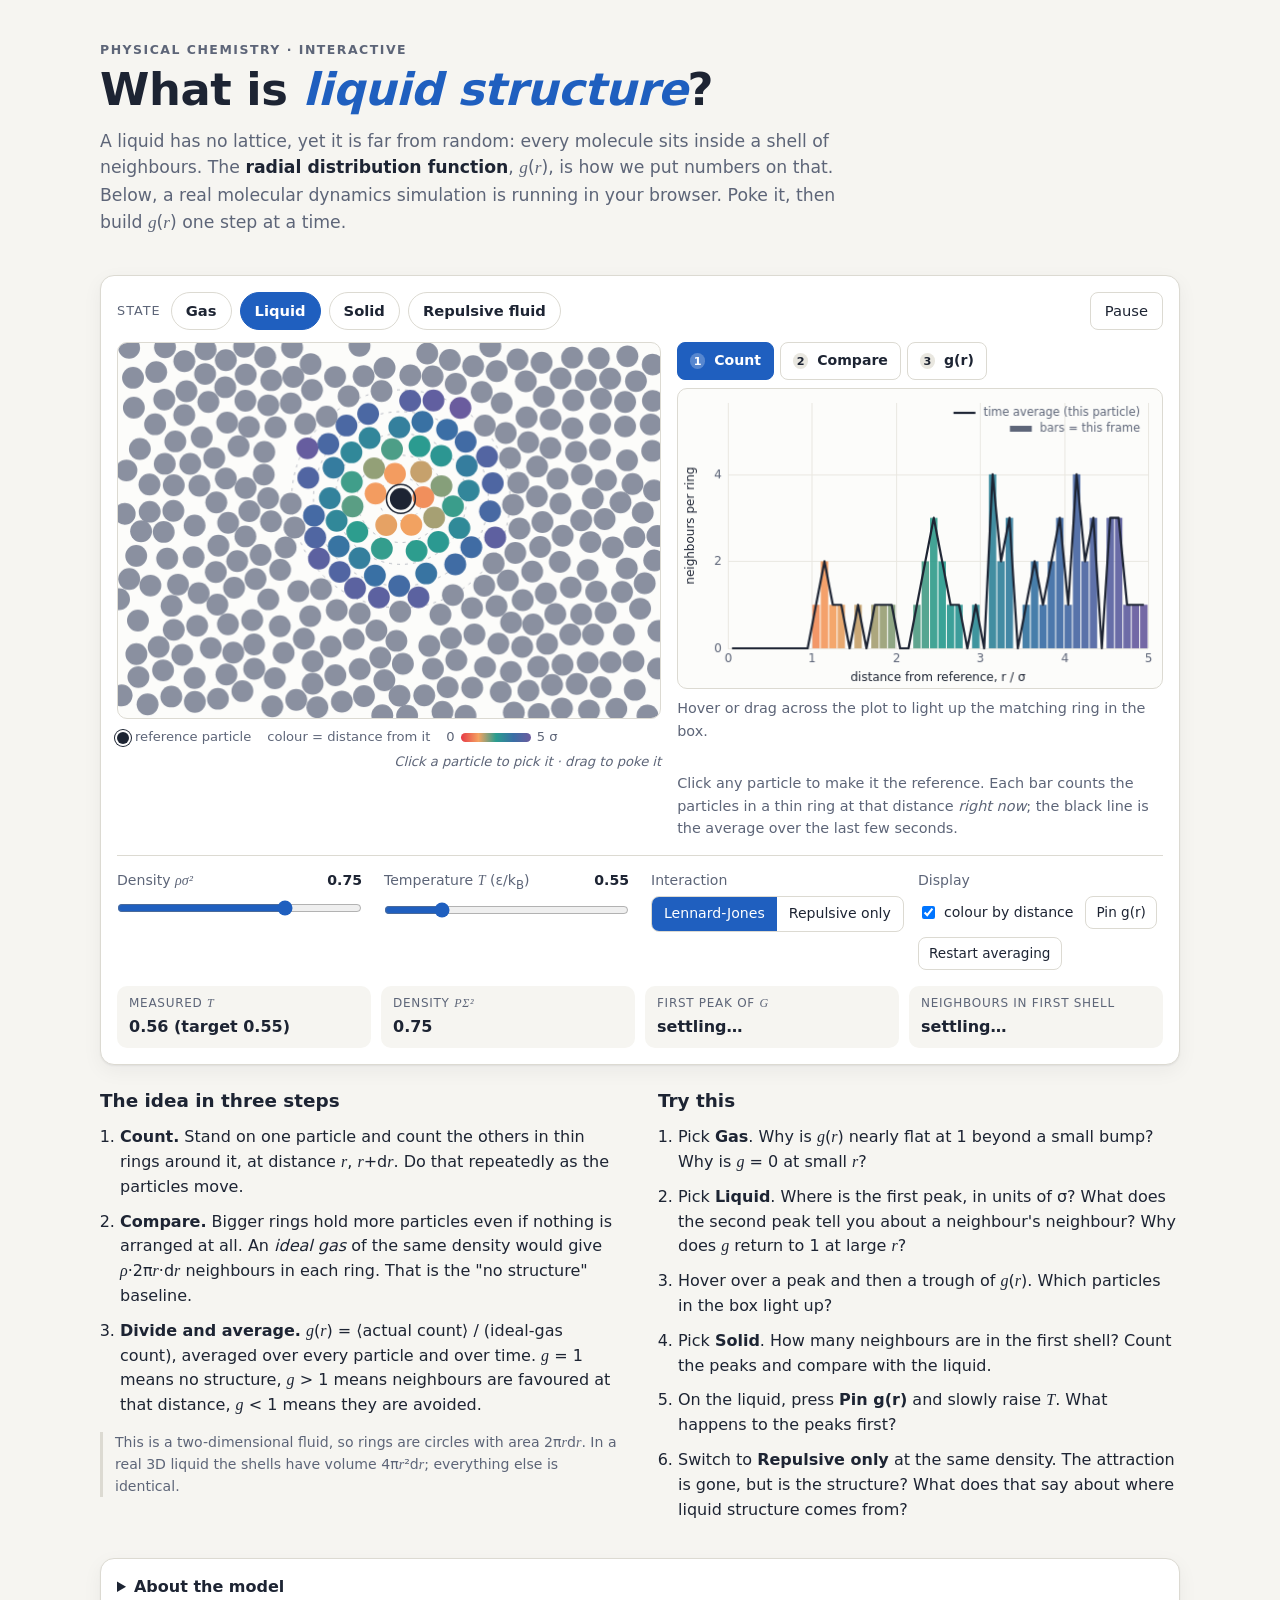
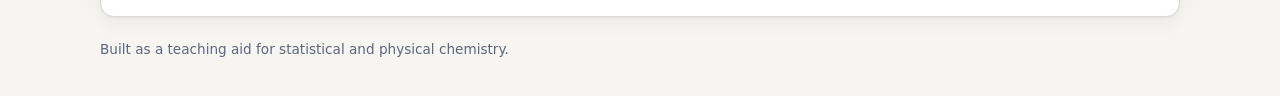
==== index.html @ 09edb858 "initial commit" ====
<!DOCTYPE html>
<html lang="en">
<head>
<meta charset="utf-8">
<meta name="viewport" content="width=device-width, initial-scale=1">
<title>What is liquid structure? An interactive look at g(r)</title>
<meta name="description" content="A molecular dynamics simulation that runs in your browser and shows how the radial distribution function g(r) is built, for a gas, a liquid and a solid.">
<link rel="stylesheet" href="style.css">
</head>
<body>

<header class="page-head">
  <p class="eyebrow">Physical chemistry · interactive</p>
  <h1>What is <em>liquid structure</em>?</h1>
  <p class="lede">A liquid has no lattice, yet it is far from random: every molecule sits inside a
    shell of neighbours. The <strong>radial distribution function</strong>, <var>g</var>(<var>r</var>),
    is how we put numbers on that. Below, a real molecular dynamics simulation is running in your browser.
    Poke it, then build <var>g</var>(<var>r</var>) one step at a time.</p>
</header>

<main>

<section class="card" aria-labelledby="sim-title">
  <h2 id="sim-title" class="sr-only">Simulation</h2>

  <div class="toolbar">
    <div class="group" role="group" aria-label="Start from a preset state">
      <span class="group-label">State</span>
      <button class="chip" data-preset="gas"       type="button">Gas</button>
      <button class="chip" data-preset="liquid"    type="button">Liquid</button>
      <button class="chip" data-preset="solid"     type="button">Solid</button>
      <button class="chip" data-preset="repulsive" type="button" title="Hard-disk-like fluid: no attraction at all">Repulsive fluid</button>
    </div>
    <div class="group">
      <button class="btn" id="pause" type="button">Pause</button>
    </div>
  </div>

  <div class="stage">
    <figure class="panel panel-box">
      <canvas id="box" aria-label="Simulation box showing 320 particles in two dimensions. Click or touch a particle to choose it as the reference, and drag to pull it."></canvas>
      <figcaption>
        <span class="legend"><i class="swatch ref"></i> reference particle</span>
        <span class="legend">colour = distance from it</span>
        <span class="legend grad" aria-hidden="true"><span>0</span><i></i><span>5 σ</span></span>
        <span class="hint">Click a particle to pick it · drag to poke it</span>
      </figcaption>
    </figure>

    <figure class="panel panel-plot">
      <div class="tabs" role="tablist" aria-label="Build up g(r) in three steps">
        <button role="tab" id="tab-count" title="Count neighbours in rings around one particle" aria-selected="true"  data-mode="count" type="button"><b>1</b> Count</button>
        <button role="tab" id="tab-ideal" title="Compare with an ideal gas of the same density" aria-selected="false" data-mode="ideal" type="button"><b>2</b> Compare</button>
        <button role="tab" id="tab-g" title="Divide and average over all particles" aria-selected="false" data-mode="g"     type="button"><b>3</b> g(r)</button>
      </div>
      <canvas id="plot" aria-label="Plot of neighbour counts or g(r) against distance. Hover or drag across it to highlight a ring in the simulation box."></canvas>
      <div id="readout" class="readout" aria-live="off"></div>
      <p id="caption" class="caption"></p>
    </figure>
  </div>

  <div class="controls">
    <label class="slider">
      <span class="slider-top"><span>Density <var>ρσ²</var></span><output id="rho-out"></output></span>
      <input id="rho" type="range" min="0.05" max="1.05" step="0.01">
    </label>
    <label class="slider">
      <span class="slider-top"><span>Temperature <var>T</var> (ε/k<sub>B</sub>)</span><output id="T-out"></output></span>
      <input id="T" type="range" min="0.15" max="2" step="0.01">
    </label>
    <div class="slider">
      <span class="slider-top"><span>Interaction</span></span>
      <div class="seg" role="radiogroup" aria-label="Interaction model">
        <label><input type="radio" name="model" value="lj" checked><span>Lennard-Jones</span></label>
        <label><input type="radio" name="model" value="wca"><span>Repulsive only</span></label>
      </div>
    </div>
    <div class="slider">
      <span class="slider-top"><span>Display</span></span>
      <div class="row">
        <label class="check"><input id="colorize" type="checkbox" checked> colour by distance</label>
        <button class="btn small" id="pin" type="button">Pin g(r)</button>
        <button class="btn small" id="reset-avg" type="button">Restart averaging</button>
      </div>
    </div>
  </div>

  <dl class="stats" aria-label="Live statistics">
    <div><dt>Measured <var>T</var></dt><dd id="st-T">–</dd></div>
    <div><dt>Density <var>ρσ²</var></dt><dd id="st-rho">–</dd></div>
    <div><dt>First peak of <var>g</var></dt><dd id="st-peak">–</dd></div>
    <div><dt>Neighbours in first shell</dt><dd id="st-coord">–</dd></div>
  </dl>
</section>

<section class="lesson">
  <div class="col">
    <h2>The idea in three steps</h2>
    <ol class="steps">
      <li><strong>Count.</strong> Stand on one particle and count the others in thin rings around it, at distance <var>r</var>, <var>r</var>+d<var>r</var>. Do that repeatedly as the particles move.</li>
      <li><strong>Compare.</strong> Bigger rings hold more particles even if nothing is arranged at all. An <em>ideal gas</em> of the same density would give <var>ρ</var>·2π<var>r</var>·d<var>r</var> neighbours in each ring. That is the "no structure" baseline.</li>
      <li><strong>Divide and average.</strong> <var>g</var>(<var>r</var>) = ⟨actual count⟩ / (ideal-gas count), averaged over every particle and over time. <var>g</var> = 1 means no structure, <var>g</var> &gt; 1 means neighbours are favoured at that distance, <var>g</var> &lt; 1 means they are avoided.</li>
    </ol>
    <p class="note">This is a two-dimensional fluid, so rings are circles with area 2π<var>r</var>d<var>r</var>. In a real 3D liquid the shells have volume 4π<var>r</var>²d<var>r</var>; everything else is identical.</p>
  </div>

  <div class="col">
    <h2>Try this</h2>
    <ol class="try">
      <li>Pick <b>Gas</b>. Why is <var>g</var>(<var>r</var>) nearly flat at 1 beyond a small bump? Why is <var>g</var> = 0 at small <var>r</var>?</li>
      <li>Pick <b>Liquid</b>. Where is the first peak, in units of σ? What does the second peak tell you about a neighbour's neighbour? Why does <var>g</var> return to 1 at large <var>r</var>?</li>
      <li>Hover over a peak and then a trough of <var>g</var>(<var>r</var>). Which particles in the box light up?</li>
      <li>Pick <b>Solid</b>. How many neighbours are in the first shell? Count the peaks and compare with the liquid.</li>
      <li>On the liquid, press <b>Pin g(r)</b> and slowly raise <var>T</var>. What happens to the peaks first?</li>
      <li>Switch to <b>Repulsive only</b> at the same density. The attraction is gone, but is the structure? What does that say about where liquid structure comes from?</li>
    </ol>
  </div>
</section>

<details class="card model-note">
  <summary>About the model</summary>
  <p>320 particles in a periodic two-dimensional box, in reduced Lennard-Jones units (σ = ε = mass = <var>k</var><sub>B</sub> = 1).
  Pair potential: <var>u</var>(<var>r</var>) = 4ε[(σ/<var>r</var>)<sup>12</sup> − (σ/<var>r</var>)<sup>6</sup>], cut at 2.5σ; "Repulsive only" keeps just the
  repulsive core (Weeks–Chandler–Andersen). Integration is velocity Verlet with Δ<var>t</var> = 0.005, and a weak-coupling (Berendsen) thermostat sets the
  temperature. For argon, σ ≈ 0.34 nm and ε/<var>k</var><sub>B</sub> ≈ 120 K, so <var>T</var> = 0.55 would be roughly 66 K. The "pull" on the reference particle is a spring to your pointer.</p>
  <p>Everything is computed in your browser; the page is plain HTML and JavaScript with no dependencies.
  You can link straight to a state, e.g. <code>?preset=liquid&amp;view=g</code> or <code>?preset=solid&amp;T=0.4</code>
  (options: <code>preset</code> = gas | liquid | solid | repulsive, <code>rho</code>, <code>T</code>, <code>model</code> = lj | wca, <code>view</code> = count | ideal | g),
  which is handy for a QR code on a worksheet.</p>
</details>

</main>

<footer class="foot">Built as a teaching aid for statistical and physical chemistry.</footer>

<script src="md.js"></script>
<script src="app.js"></script>
</body>
</html>
---- style.css ----
:root {
  --bg: #f6f5f1;
  --card: #ffffff;
  --ink: #1d2433;
  --muted: #5d6578;
  --line: #dcdad2;
  --grid: #e9e7e0;
  --accent: #1f5fbf;
  --accent-ink: #ffffff;
  --canvas: #fcfcfa;
  --ideal: #c2410c;
  --pin: #8a90a0;
  --shadow: 0 1px 2px rgba(20, 25, 40, .06), 0 6px 20px rgba(20, 25, 40, .05);
  color-scheme: light;
}
@media (prefers-color-scheme: dark) {
  :root {
    --bg: #12151c;
    --card: #1a1f2a;
    --ink: #e8ebf2;
    --muted: #9aa3b6;
    --line: #2c3342;
    --grid: #262d3b;
    --accent: #6ea2ff;
    --accent-ink: #0d1424;
    --canvas: #141822;
    --ideal: #fb923c;
    --pin: #7d8598;
    --shadow: none;
    color-scheme: dark;
  }
}

* { box-sizing: border-box; }
html { -webkit-text-size-adjust: 100%; }
body {
  margin: 0;
  background: var(--bg);
  color: var(--ink);
  font: 16px/1.55 system-ui, -apple-system, "Segoe UI", Roboto, "Helvetica Neue", sans-serif;
}
var { font-family: Georgia, "Times New Roman", serif; font-style: italic; }
code { font-size: .9em; background: var(--grid); padding: .08em .35em; border-radius: 4px; }
.sr-only { position: absolute; width: 1px; height: 1px; overflow: hidden; clip: rect(0 0 0 0); white-space: nowrap; }

.page-head, main, .foot { max-width: 1120px; margin: 0 auto; padding: 0 20px; }
.page-head { padding-top: 40px; padding-bottom: 8px; }
.eyebrow { margin: 0 0 6px; font-size: .78rem; letter-spacing: .12em; text-transform: uppercase; color: var(--muted); font-weight: 600; }
h1 { margin: 0 0 12px; font-size: clamp(1.9rem, 4.5vw, 2.8rem); line-height: 1.12; letter-spacing: -.01em; }
h1 em { font-style: italic; color: var(--accent); }
h2 { font-size: 1.15rem; margin: 0 0 10px; }
.lede { max-width: 70ch; font-size: 1.08rem; color: var(--muted); margin: 0 0 16px; }
.lede strong { color: var(--ink); }

.card {
  background: var(--card);
  border: 1px solid var(--line);
  border-radius: 14px;
  box-shadow: var(--shadow);
  padding: 16px;
  margin: 14px 0 22px;
}

/* toolbar */
.toolbar { display: flex; flex-wrap: wrap; gap: 10px 18px; align-items: center; justify-content: space-between; margin-bottom: 12px; }
.group { display: flex; flex-wrap: wrap; gap: 8px; align-items: center; }
.group-label { font-size: .8rem; color: var(--muted); text-transform: uppercase; letter-spacing: .08em; margin-right: 2px; }
.chip, .btn, .tabs button {
  font: inherit; cursor: pointer; color: var(--ink);
  background: var(--card); border: 1px solid var(--line);
}
.chip { padding: 7px 14px; border-radius: 999px; font-weight: 600; font-size: .92rem; }
.chip:hover, .btn:hover { border-color: var(--accent); }
.chip[aria-pressed="true"] { background: var(--accent); color: var(--accent-ink); border-color: var(--accent); }
.btn { padding: 7px 14px; border-radius: 8px; font-size: .92rem; }
.btn.small { padding: 5px 10px; font-size: .85rem; }
.btn[aria-pressed="true"] { border-color: var(--accent); color: var(--accent); }
button:focus-visible, input:focus-visible { outline: 2px solid var(--accent); outline-offset: 2px; }

/* stage */
.stage { display: grid; grid-template-columns: 1fr; gap: 16px; }
@media (min-width: 960px) { .stage { grid-template-columns: minmax(0, 1.12fr) minmax(0, 1fr); align-items: start; } }
.panel { margin: 0; min-width: 0; }
canvas { display: block; width: 100%; border-radius: 10px; background: var(--canvas); border: 1px solid var(--line); }
#box { cursor: pointer; }
#plot { cursor: crosshair; touch-action: pan-y; }
.panel-box figcaption { display: flex; flex-wrap: wrap; gap: 4px 16px; align-items: center; font-size: .82rem; color: var(--muted); margin-top: 8px; }
.legend { display: inline-flex; align-items: center; gap: 6px; }
.swatch.ref { width: 12px; height: 12px; border-radius: 50%; background: var(--ink); box-shadow: 0 0 0 2px var(--card), 0 0 0 3px var(--ink); display: inline-block; }
.legend.grad i { width: 70px; height: 9px; border-radius: 5px; display: inline-block;
  background: linear-gradient(90deg, #e63946, #f4a261, #2a9d8f, #3a6ea5, #6c5b9e); }
.hint { margin-left: auto; font-style: italic; }

.tabs { display: flex; gap: 6px; margin-bottom: 8px; flex-wrap: wrap; }
.tabs button { padding: 7px 12px; border-radius: 8px; font-size: .88rem; font-weight: 600; }
.tabs button b { display: inline-grid; place-items: center; width: 1.35em; height: 1.35em; margin-right: 4px; border-radius: 50%; background: var(--grid); font-size: .8em; }
.tabs button[aria-selected="true"] { background: var(--accent); color: var(--accent-ink); border-color: var(--accent); }
.tabs button[aria-selected="true"] b { background: rgba(255,255,255,.25); }

.readout { min-height: 4.8em; margin-top: 8px; font-size: .9rem; font-variant-numeric: tabular-nums; }
.readout .big { font-weight: 700; }
.caption { margin: 6px 0 0; font-size: .9rem; color: var(--muted); }

/* controls */
.controls { display: grid; grid-template-columns: repeat(auto-fit, minmax(230px, 1fr)); gap: 14px 22px; margin-top: 16px; padding-top: 14px; border-top: 1px solid var(--line); }
.slider { display: block; }
.slider-top { display: flex; justify-content: space-between; font-size: .88rem; margin-bottom: 4px; color: var(--muted); }
.slider-top output { color: var(--ink); font-weight: 700; font-variant-numeric: tabular-nums; }
input[type="range"] { width: 100%; accent-color: var(--accent); margin: 4px 0; }
.row { display: flex; flex-wrap: wrap; gap: 8px 12px; align-items: center; }
.check { font-size: .88rem; display: inline-flex; gap: 6px; align-items: center; cursor: pointer; }
.seg { display: inline-flex; border: 1px solid var(--line); border-radius: 8px; overflow: hidden; }
.seg label { cursor: pointer; }
.seg input { position: absolute; opacity: 0; pointer-events: none; }
.seg span { display: block; white-space: nowrap; padding: 6px 12px; font-size: .88rem; }
.seg input:checked + span { background: var(--accent); color: var(--accent-ink); }
.seg input:focus-visible + span { outline: 2px solid var(--accent); outline-offset: -2px; }

.stats { display: grid; grid-template-columns: repeat(auto-fit, minmax(150px, 1fr)); gap: 10px; margin: 16px 0 0; }
.stats div { background: var(--bg); border-radius: 10px; padding: 8px 12px; }
.stats dt { font-size: .75rem; text-transform: uppercase; letter-spacing: .06em; color: var(--muted); }
.stats dd { margin: 2px 0 0; font-weight: 700; font-variant-numeric: tabular-nums; }

/* lesson */
.lesson { display: grid; grid-template-columns: 1fr; gap: 18px 36px; margin: 8px 0 26px; }
@media (min-width: 860px) { .lesson { grid-template-columns: 1fr 1fr; } }
.steps, .try { padding-left: 1.25em; margin: 0; }
.steps li, .try li { margin-bottom: 10px; }
.note { font-size: .88rem; color: var(--muted); border-left: 3px solid var(--line); padding-left: 12px; }

.model-note summary { cursor: pointer; font-weight: 700; }
.model-note p { font-size: .92rem; color: var(--muted); max-width: 80ch; }
.foot { padding-bottom: 36px; font-size: .85rem; color: var(--muted); }

@media (prefers-reduced-motion: reduce) { * { scroll-behavior: auto !important; } }
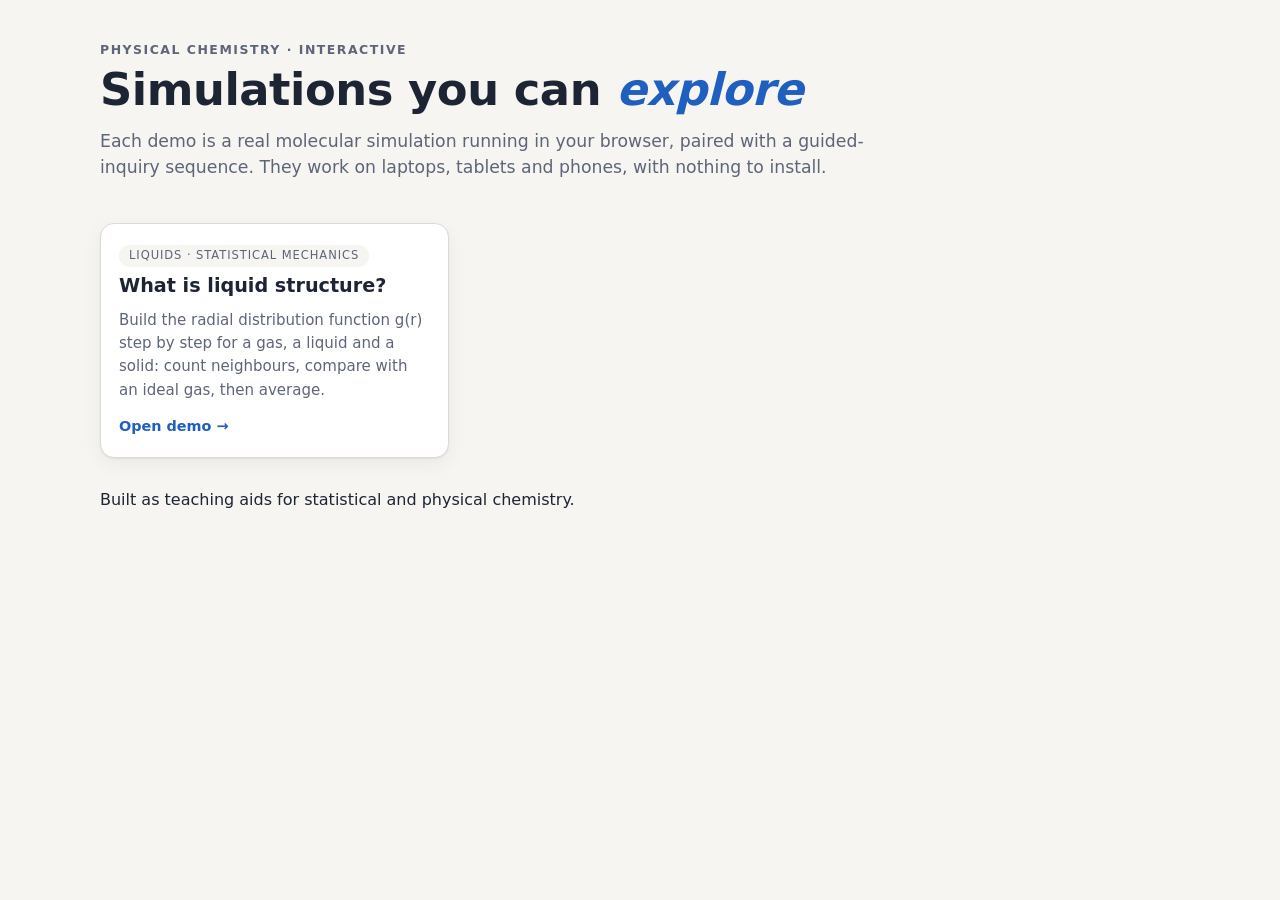
==== commit acb7f6f2: "revise with landing page" ====
--- a/index.html
+++ b/index.html
@@ -3,137 +3,44 @@
 <head>
 <meta charset="utf-8">
 <meta name="viewport" content="width=device-width, initial-scale=1">
-<title>What is liquid structure? An interactive look at g(r)</title>
-<meta name="description" content="A molecular dynamics simulation that runs in your browser and shows how the radial distribution function g(r) is built, for a gas, a liquid and a solid.">
-<link rel="stylesheet" href="style.css">
+<title>Interactive physical chemistry demos</title>
+<meta name="description" content="Molecular simulations that run in your browser, built for teaching physical chemistry.">
+<link rel="stylesheet" href="shared/base.css">
+<style>
+  .demos { display: grid; grid-template-columns: repeat(auto-fill, minmax(280px, 1fr)); gap: 16px; list-style: none; padding: 0; margin: 18px 0 30px; }
+  .demo { margin: 0; padding: 0; overflow: hidden; }
+  .demo a { display: block; padding: 18px; color: inherit; text-decoration: none; height: 100%; }
+  .demo a:hover h2, .demo a:focus-visible h2 { color: var(--accent); }
+  .demo h2 { margin: 4px 0 8px; font-size: 1.2rem; }
+  .demo p { margin: 0 0 12px; color: var(--muted); font-size: .94rem; }
+  .tag { display: inline-block; font-size: .72rem; letter-spacing: .08em; text-transform: uppercase; color: var(--muted); background: var(--bg); border-radius: 999px; padding: 2px 10px; }
+  .go { font-weight: 600; color: var(--accent); font-size: .9rem; }
+</style>
 </head>
 <body>
 
 <header class="page-head">
   <p class="eyebrow">Physical chemistry · interactive</p>
-  <h1>What is <em>liquid structure</em>?</h1>
-  <p class="lede">A liquid has no lattice, yet it is far from random: every molecule sits inside a
-    shell of neighbours. The <strong>radial distribution function</strong>, <var>g</var>(<var>r</var>),
-    is how we put numbers on that. Below, a real molecular dynamics simulation is running in your browser.
-    Poke it, then build <var>g</var>(<var>r</var>) one step at a time.</p>
+  <h1>Simulations you can <em>explore</em></h1>
+  <p class="lede">Each demo is a real molecular simulation running in your browser, paired with
+    a guided-inquiry sequence. They work on laptops, tablets and phones, with nothing to install.</p>
 </header>
 
 <main>
-
-<section class="card" aria-labelledby="sim-title">
-  <h2 id="sim-title" class="sr-only">Simulation</h2>
-
-  <div class="toolbar">
-    <div class="group" role="group" aria-label="Start from a preset state">
-      <span class="group-label">State</span>
-      <button class="chip" data-preset="gas"       type="button">Gas</button>
-      <button class="chip" data-preset="liquid"    type="button">Liquid</button>
-      <button class="chip" data-preset="solid"     type="button">Solid</button>
-      <button class="chip" data-preset="repulsive" type="button" title="Hard-disk-like fluid: no attraction at all">Repulsive fluid</button>
-    </div>
-    <div class="group">
-      <button class="btn" id="pause" type="button">Pause</button>
-    </div>
-  </div>
-
-  <div class="stage">
-    <figure class="panel panel-box">
-      <canvas id="box" aria-label="Simulation box showing 320 particles in two dimensions. Click or touch a particle to choose it as the reference, and drag to pull it."></canvas>
-      <figcaption>
-        <span class="legend"><i class="swatch ref"></i> reference particle</span>
-        <span class="legend">colour = distance from it</span>
-        <span class="legend grad" aria-hidden="true"><span>0</span><i></i><span>5 σ</span></span>
-        <span class="hint">Click a particle to pick it · drag to poke it</span>
-      </figcaption>
-    </figure>
-
-    <figure class="panel panel-plot">
-      <div class="tabs" role="tablist" aria-label="Build up g(r) in three steps">
-        <button role="tab" id="tab-count" title="Count neighbours in rings around one particle" aria-selected="true"  data-mode="count" type="button"><b>1</b> Count</button>
-        <button role="tab" id="tab-ideal" title="Compare with an ideal gas of the same density" aria-selected="false" data-mode="ideal" type="button"><b>2</b> Compare</button>
-        <button role="tab" id="tab-g" title="Divide and average over all particles" aria-selected="false" data-mode="g"     type="button"><b>3</b> g(r)</button>
-      </div>
-      <canvas id="plot" aria-label="Plot of neighbour counts or g(r) against distance. Hover or drag across it to highlight a ring in the simulation box."></canvas>
-      <div id="readout" class="readout" aria-live="off"></div>
-      <p id="caption" class="caption"></p>
-    </figure>
-  </div>
-
-  <div class="controls">
-    <label class="slider">
-      <span class="slider-top"><span>Density <var>ρσ²</var></span><output id="rho-out"></output></span>
-      <input id="rho" type="range" min="0.05" max="1.05" step="0.01">
-    </label>
-    <label class="slider">
-      <span class="slider-top"><span>Temperature <var>T</var> (ε/k<sub>B</sub>)</span><output id="T-out"></output></span>
-      <input id="T" type="range" min="0.15" max="2" step="0.01">
-    </label>
-    <div class="slider">
-      <span class="slider-top"><span>Interaction</span></span>
-      <div class="seg" role="radiogroup" aria-label="Interaction model">
-        <label><input type="radio" name="model" value="lj" checked><span>Lennard-Jones</span></label>
-        <label><input type="radio" name="model" value="wca"><span>Repulsive only</span></label>
-      </div>
-    </div>
-    <div class="slider">
-      <span class="slider-top"><span>Display</span></span>
-      <div class="row">
-        <label class="check"><input id="colorize" type="checkbox" checked> colour by distance</label>
-        <button class="btn small" id="pin" type="button">Pin g(r)</button>
-        <button class="btn small" id="reset-avg" type="button">Restart averaging</button>
-      </div>
-    </div>
-  </div>
-
-  <dl class="stats" aria-label="Live statistics">
-    <div><dt>Measured <var>T</var></dt><dd id="st-T">–</dd></div>
-    <div><dt>Density <var>ρσ²</var></dt><dd id="st-rho">–</dd></div>
-    <div><dt>First peak of <var>g</var></dt><dd id="st-peak">–</dd></div>
-    <div><dt>Neighbours in first shell</dt><dd id="st-coord">–</dd></div>
-  </dl>
-</section>
-
-<section class="lesson">
-  <div class="col">
-    <h2>The idea in three steps</h2>
-    <ol class="steps">
-      <li><strong>Count.</strong> Stand on one particle and count the others in thin rings around it, at distance <var>r</var>, <var>r</var>+d<var>r</var>. Do that repeatedly as the particles move.</li>
-      <li><strong>Compare.</strong> Bigger rings hold more particles even if nothing is arranged at all. An <em>ideal gas</em> of the same density would give <var>ρ</var>·2π<var>r</var>·d<var>r</var> neighbours in each ring. That is the "no structure" baseline.</li>
-      <li><strong>Divide and average.</strong> <var>g</var>(<var>r</var>) = ⟨actual count⟩ / (ideal-gas count), averaged over every particle and over time. <var>g</var> = 1 means no structure, <var>g</var> &gt; 1 means neighbours are favoured at that distance, <var>g</var> &lt; 1 means they are avoided.</li>
-    </ol>
-    <p class="note">This is a two-dimensional fluid, so rings are circles with area 2π<var>r</var>d<var>r</var>. In a real 3D liquid the shells have volume 4π<var>r</var>²d<var>r</var>; everything else is identical.</p>
-  </div>
-
-  <div class="col">
-    <h2>Try this</h2>
-    <ol class="try">
-      <li>Pick <b>Gas</b>. Why is <var>g</var>(<var>r</var>) nearly flat at 1 beyond a small bump? Why is <var>g</var> = 0 at small <var>r</var>?</li>
-      <li>Pick <b>Liquid</b>. Where is the first peak, in units of σ? What does the second peak tell you about a neighbour's neighbour? Why does <var>g</var> return to 1 at large <var>r</var>?</li>
-      <li>Hover over a peak and then a trough of <var>g</var>(<var>r</var>). Which particles in the box light up?</li>
-      <li>Pick <b>Solid</b>. How many neighbours are in the first shell? Count the peaks and compare with the liquid.</li>
-      <li>On the liquid, press <b>Pin g(r)</b> and slowly raise <var>T</var>. What happens to the peaks first?</li>
-      <li>Switch to <b>Repulsive only</b> at the same density. The attraction is gone, but is the structure? What does that say about where liquid structure comes from?</li>
-    </ol>
-  </div>
-</section>
-
-<details class="card model-note">
-  <summary>About the model</summary>
-  <p>320 particles in a periodic two-dimensional box, in reduced Lennard-Jones units (σ = ε = mass = <var>k</var><sub>B</sub> = 1).
-  Pair potential: <var>u</var>(<var>r</var>) = 4ε[(σ/<var>r</var>)<sup>12</sup> − (σ/<var>r</var>)<sup>6</sup>], cut at 2.5σ; "Repulsive only" keeps just the
-  repulsive core (Weeks–Chandler–Andersen). Integration is velocity Verlet with Δ<var>t</var> = 0.005, and a weak-coupling (Berendsen) thermostat sets the
-  temperature. For argon, σ ≈ 0.34 nm and ε/<var>k</var><sub>B</sub> ≈ 120 K, so <var>T</var> = 0.55 would be roughly 66 K. The "pull" on the reference particle is a spring to your pointer.</p>
-  <p>Everything is computed in your browser; the page is plain HTML and JavaScript with no dependencies.
-  You can link straight to a state, e.g. <code>?preset=liquid&amp;view=g</code> or <code>?preset=solid&amp;T=0.4</code>
-  (options: <code>preset</code> = gas | liquid | solid | repulsive, <code>rho</code>, <code>T</code>, <code>model</code> = lj | wca, <code>view</code> = count | ideal | g),
-  which is handy for a QR code on a worksheet.</p>
-</details>
-
+  <ul class="demos">
+    <li class="card demo">
+      <a href="demos/liquid-structure/index.html">
+        <span class="tag">Liquids · statistical mechanics</span>
+        <h2>What is liquid structure?</h2>
+        <p>Build the radial distribution function g(r) step by step for a gas, a liquid and a solid:
+           count neighbours, compare with an ideal gas, then average.</p>
+        <span class="go">Open demo &rarr;</span>
+      </a>
+    </li>
+    <!-- Add new demos here: copy the <li> above and point it at demos/<name>/index.html -->
+  </ul>
 </main>
 
-<footer class="foot">Built as a teaching aid for statistical and physical chemistry.</footer>
-
-<script src="md.js"></script>
-<script src="app.js"></script>
+<footer class="foot">Built as teaching aids for statistical and physical chemistry.</footer>
 </body>
 </html>
--- a/shared/base.css
+++ b/shared/base.css
@@ -0,0 +1,67 @@
+:root {
+  --bg: #f6f5f1;
+  --card: #ffffff;
+  --ink: #1d2433;
+  --muted: #5d6578;
+  --line: #dcdad2;
+  --grid: #e9e7e0;
+  --accent: #1f5fbf;
+  --accent-ink: #ffffff;
+  --canvas: #fcfcfa;
+  --ideal: #c2410c;
+  --pin: #8a90a0;
+  --shadow: 0 1px 2px rgba(20, 25, 40, .06), 0 6px 20px rgba(20, 25, 40, .05);
+  color-scheme: light;
+}
+@media (prefers-color-scheme: dark) {
+  :root {
+    --bg: #12151c;
+    --card: #1a1f2a;
+    --ink: #e8ebf2;
+    --muted: #9aa3b6;
+    --line: #2c3342;
+    --grid: #262d3b;
+    --accent: #6ea2ff;
+    --accent-ink: #0d1424;
+    --canvas: #141822;
+    --ideal: #fb923c;
+    --pin: #7d8598;
+    --shadow: none;
+    color-scheme: dark;
+  }
+}
+
+* { box-sizing: border-box; }
+html { -webkit-text-size-adjust: 100%; }
+body {
+  margin: 0;
+  background: var(--bg);
+  color: var(--ink);
+  font: 16px/1.55 system-ui, -apple-system, "Segoe UI", Roboto, "Helvetica Neue", sans-serif;
+}
+var { font-family: Georgia, "Times New Roman", serif; font-style: italic; }
+code { font-size: .9em; background: var(--grid); padding: .08em .35em; border-radius: 4px; }
+.sr-only { position: absolute; width: 1px; height: 1px; overflow: hidden; clip: rect(0 0 0 0); white-space: nowrap; }
+
+.page-head, main, .foot { max-width: 1120px; margin: 0 auto; padding: 0 20px; }
+.page-head { padding-top: 40px; padding-bottom: 8px; }
+.eyebrow { margin: 0 0 6px; font-size: .78rem; letter-spacing: .12em; text-transform: uppercase; color: var(--muted); font-weight: 600; }
+h1 { margin: 0 0 12px; font-size: clamp(1.9rem, 4.5vw, 2.8rem); line-height: 1.12; letter-spacing: -.01em; }
+h1 em { font-style: italic; color: var(--accent); }
+h2 { font-size: 1.15rem; margin: 0 0 10px; }
+.lede { max-width: 70ch; font-size: 1.08rem; color: var(--muted); margin: 0 0 16px; }
+.lede strong { color: var(--ink); }
+
+.card {
+  background: var(--card);
+  border: 1px solid var(--line);
+  border-radius: 14px;
+  box-shadow: var(--shadow);
+  padding: 16px;
+  margin: 14px 0 22px;
+}
+
+button:focus-visible, input:focus-visible, a:focus-visible { outline: 2px solid var(--accent); outline-offset: 2px; }
+a { color: var(--accent); }
+.back { display: inline-block; margin: 18px 0 0; font-size: .88rem; text-decoration: none; }
+.back:hover { text-decoration: underline; }
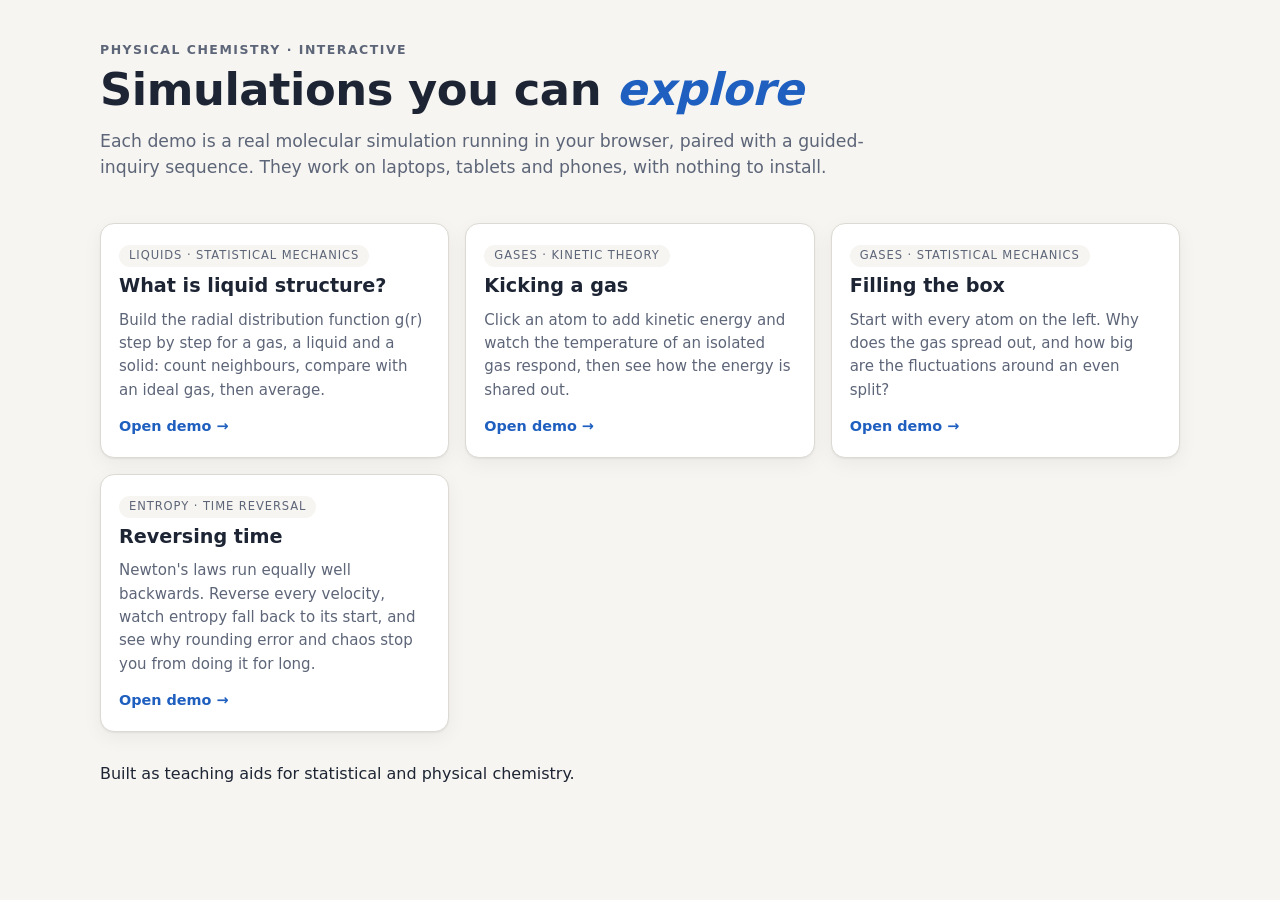
==== commit fa180336: "more demos" ====
--- a/index.html
+++ b/index.html
@@ -5,6 +5,7 @@
 <meta name="viewport" content="width=device-width, initial-scale=1">
 <title>Interactive physical chemistry demos</title>
 <meta name="description" content="Molecular simulations that run in your browser, built for teaching physical chemistry.">
+<link rel="icon" href="data:,">
 <link rel="stylesheet" href="shared/base.css">
 <style>
   .demos { display: grid; grid-template-columns: repeat(auto-fill, minmax(280px, 1fr)); gap: 16px; list-style: none; padding: 0; margin: 18px 0 30px; }
@@ -37,6 +38,30 @@
         <span class="go">Open demo &rarr;</span>
       </a>
     </li>
+    <li class="card demo">
+      <a href="demos/kinetic-kick/index.html">
+        <span class="tag">Gases · kinetic theory</span>
+        <h2>Kicking a gas</h2>
+        <p>Click an atom to add kinetic energy and watch the temperature of an isolated gas respond, then see how the energy is shared out.</p>
+        <span class="go">Open demo &rarr;</span>
+      </a>
+    </li>
+    <li class="card demo">
+      <a href="demos/left-side-of-box/index.html">
+        <span class="tag">Gases · statistical mechanics</span>
+        <h2>Filling the box</h2>
+        <p>Start with every atom on the left. Why does the gas spread out, and how big are the fluctuations around an even split?</p>
+        <span class="go">Open demo &rarr;</span>
+      </a>
+    </li>
+    <li class="card demo">
+      <a href="demos/time-reversal/index.html">
+        <span class="tag">Entropy · time reversal</span>
+        <h2>Reversing time</h2>
+        <p>Newton's laws run equally well backwards. Reverse every velocity, watch entropy fall back to its start, and see why rounding error and chaos stop you from doing it for long.</p>
+        <span class="go">Open demo &rarr;</span>
+      </a>
+    </li>
     <!-- Add new demos here: copy the <li> above and point it at demos/<name>/index.html -->
   </ul>
 </main>
